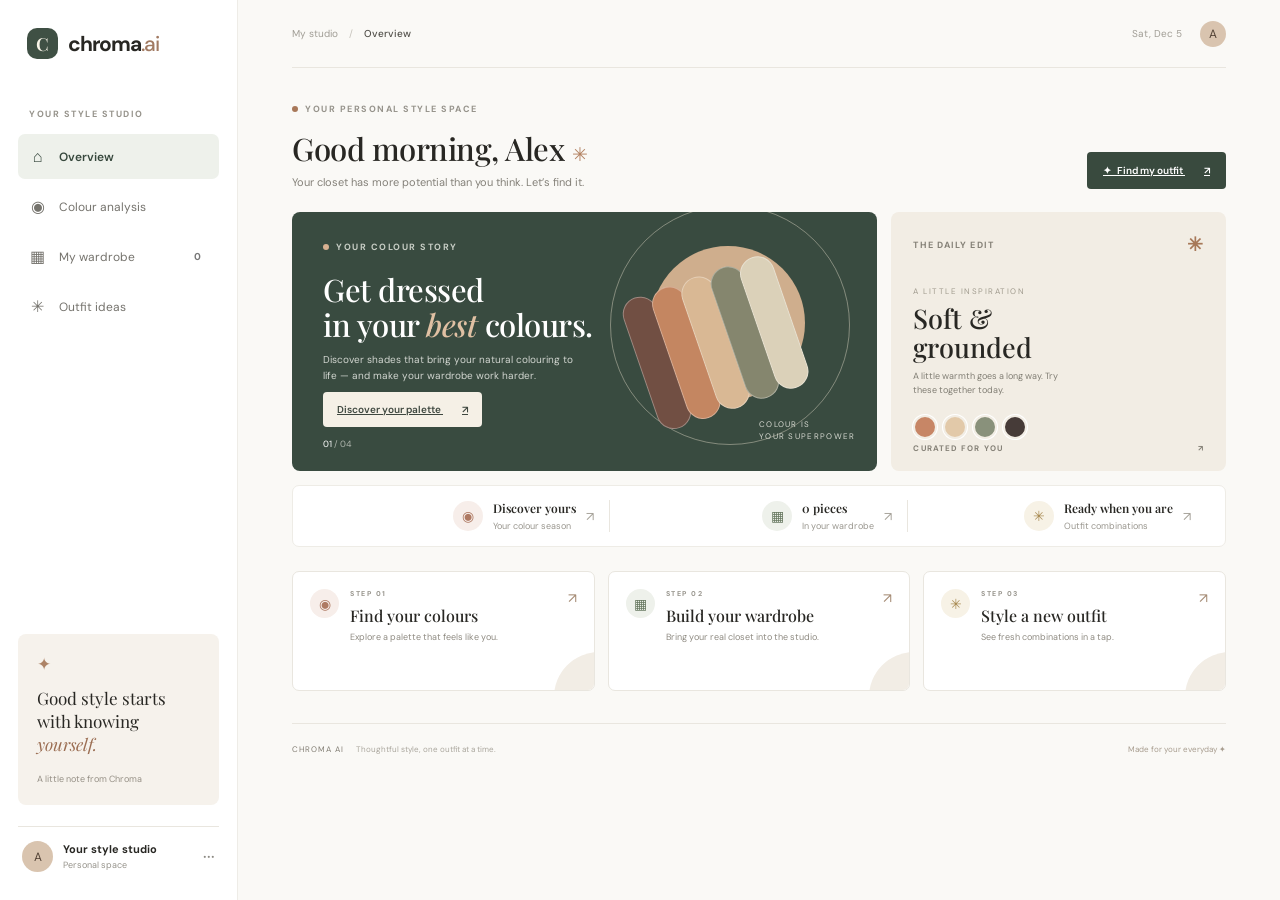
==== index.html @ 60766a68 "Publish CHROMA AI website source" ====
<!doctype html><html lang="en"><head><meta charset="utf-8"><meta name="viewport" content="width=device-width, initial-scale=1"><meta name="theme-color" content="#f7f5f0"><title>CHROMA AI — Your style studio</title><link rel="preconnect" href="https://fonts.googleapis.com"><link rel="preconnect" href="https://fonts.gstatic.com" crossorigin><link href="https://fonts.googleapis.com/css2?family=DM+Sans:wght@400;500;600;700&family=Playfair+Display:wght@500;600;700&display=swap" rel="stylesheet"><link rel="stylesheet" href="styles.css"></head><body data-page="home">
<aside class="sidebar"><a class="brand" href="index.html"><span class="brand-mark">C</span><span>chroma<span class="brand-ai">.ai</span></span></a><div class="side-label">YOUR STYLE STUDIO</div><nav><a class="nav-link active" href="index.html"><span>⌂</span> Overview</a><a class="nav-link" href="colour-analysis.html"><span>◉</span> Colour analysis</a><a class="nav-link" href="wardrobe.html"><span>▦</span> My wardrobe <b id="wardrobe-count">0</b></a><a class="nav-link" href="outfits.html"><span>✳</span> Outfit ideas</a></nav><div class="side-bottom"><div class="tip-card"><span class="tip-icon">✦</span><p>Good style starts with knowing <em>yourself.</em></p><span class="tip-caption">A little note from Chroma</span></div><div class="profile"><div class="avatar">A</div><div><strong>Your style studio</strong><small>Personal space</small></div><span class="dots">···</span></div></div></aside>
<main><header class="topbar"><div class="breadcrumb">My studio <span>/</span> <strong>Overview</strong></div><div class="top-right"><span class="today" id="today"></span><div class="mini-avatar">A</div></div></header><section class="welcome"><div><div class="eyebrow"><span></span> YOUR PERSONAL STYLE SPACE</div><h1>Good morning, Alex <span class="wave">✳</span></h1><p>Your closet has more potential than you think. Let’s find it.</p></div><a class="button dark" href="outfits.html">✦ &nbsp; Find my outfit <span>↗</span></a></section>
<section class="hero-grid"><article class="hero-card"><div class="hero-copy"><div class="eyebrow light"><span></span> YOUR COLOUR STORY</div><h2>Get dressed<br>in your <i>best</i> colours.</h2><p>Discover shades that bring your natural colouring to life — and make your wardrobe work harder.</p><a class="button cream" href="colour-analysis.html">Discover your palette <span>↗</span></a></div><div class="hero-art"><div class="sun"></div><div class="swatch-stack"><i></i><i></i><i></i><i></i><i></i></div><div class="orbit"></div><div class="hero-label">COLOUR IS<br>YOUR SUPERPOWER</div></div><div class="hero-count">01 <span>/ 04</span></div></article><article class="daily-card"><div class="card-head"><span>THE DAILY EDIT</span><span class="spark">✳</span></div><div class="daily-date">A LITTLE INSPIRATION</div><h3>Soft &<br>grounded</h3><p>A little warmth goes a long way. Try these together today.</p><div class="daily-swatches"><i style="--sw:#c78666"></i><i style="--sw:#e2c9a9"></i><i style="--sw:#89917b"></i><i style="--sw:#463b38"></i></div><div class="daily-foot">CURATED FOR YOU <span>↗</span></div></article></section>
<section class="stats"><a href="colour-analysis.html"><span class="stat-icon blush">◉</span><div><strong id="stat-palette">Not yet</strong><small>Your colour season</small></div><span class="stat-arrow">↗</span></a><a href="wardrobe.html"><span class="stat-icon green">▦</span><div><strong id="stat-items">0 pieces</strong><small>In your wardrobe</small></div><span class="stat-arrow">↗</span></a><a href="outfits.html"><span class="stat-icon yellow">✳</span><div><strong id="stat-outfits">Ready when you are</strong><small>Outfit combinations</small></div><span class="stat-arrow">↗</span></a></section>
<section class="home-cards"><a class="home-card" href="colour-analysis.html"><span class="home-card-icon blush">◉</span><div><span class="eyebrow">STEP 01</span><h2>Find your colours</h2><p>Explore a palette that feels like you.</p></div><span class="home-card-arrow">↗</span></a><a class="home-card" href="wardrobe.html"><span class="home-card-icon green">▦</span><div><span class="eyebrow">STEP 02</span><h2>Build your wardrobe</h2><p>Bring your real closet into the studio.</p></div><span class="home-card-arrow">↗</span></a><a class="home-card" href="outfits.html"><span class="home-card-icon yellow">✳</span><div><span class="eyebrow">STEP 03</span><h2>Style a new outfit</h2><p>See fresh combinations in a tap.</p></div><span class="home-card-arrow">↗</span></a></section><footer>CHROMA AI <span>Thoughtful style, one outfit at a time.</span><span class="footer-right">Made for your everyday ✦</span></footer></main><script src="app.js"></script></body></html>
---- styles.css ----
:root{--ink:#282723;--muted:#85837c;--line:#e9e6df;--paper:#faf9f6;--white:#fff;--green:#39493e;--serif:'Playfair Display',Georgia,serif;--sans:'DM Sans',Arial,sans-serif}*{box-sizing:border-box}html{scroll-behavior:smooth}body{margin:0;background:var(--paper);color:var(--ink);font-family:var(--sans);font-size:14px}.sidebar{position:fixed;inset:0 auto 0 0;width:238px;background:#fff;border-right:1px solid #eeece7;padding:28px 18px;display:flex;flex-direction:column;z-index:2}.brand{display:flex;align-items:center;gap:10px;text-decoration:none;color:var(--ink);font-weight:700;font-size:21px;letter-spacing:-1px;padding:0 9px 49px}.brand-mark{width:31px;height:31px;border-radius:10px;background:#3f5044;color:#f9f4e8;display:grid;place-items:center;font:600 18px var(--serif);letter-spacing:0}.brand-ai{color:#a17a62;font-weight:500}.side-label,.eyebrow{font-size:9px;letter-spacing:1.5px;font-weight:700;color:#96938b}.side-label{padding:0 11px 14px}.sidebar nav{display:grid;gap:5px}.nav-link{display:flex;align-items:center;gap:13px;padding:12px 11px;color:#75736d;text-decoration:none;border-radius:7px;font-size:12px}.nav-link>span{font-size:16px;width:17px;text-align:center}.nav-link.active{color:#37483d;background:#eef1eb;font-weight:600}.nav-link b{margin-left:auto;font-size:10px;background:#fff;border-radius:10px;padding:3px 7px;color:#777}.side-bottom{margin-top:auto}.tip-card{padding:19px;background:#f6f2ec;border-radius:8px;margin-bottom:21px}.tip-icon{font-size:17px;color:#ad8366}.tip-card p{font:17px/1.35 var(--serif);margin:12px 0}.tip-card em{color:#9b6e53}.tip-caption{color:#969086;font-size:9px}.profile{display:flex;align-items:center;gap:10px;padding:14px 4px 0;border-top:1px solid var(--line)}.avatar,.mini-avatar{width:31px;height:31px;border-radius:50%;display:grid;place-items:center;background:#d9c4af;color:#534336;font-size:12px}.profile strong,.profile small{display:block}.profile strong{font-size:11px}.profile small{font-size:9px;color:#96938b;margin-top:3px}.dots{margin-left:auto;font-size:18px;color:#8b8982}main{margin-left:238px;padding:0 54px;max-width:1600px}.topbar{height:68px;border-bottom:1px solid var(--line);display:flex;align-items:center;justify-content:space-between;color:#a09d95;font-size:10px}.breadcrumb strong{color:#514f49;font-weight:500}.breadcrumb span{padding:0 8px;color:#c6c3bb}.top-right{display:flex;gap:18px;align-items:center}.today{font-size:10px}.icon-button{position:relative;background:none;border:0;font-size:17px;color:#76746e}.icon-button i{position:absolute;width:5px;height:5px;background:#b98462;border-radius:50%;right:1px;top:1px}.mini-avatar{width:26px;height:26px}.welcome{display:flex;align-items:flex-end;justify-content:space-between;padding:35px 0 23px}.eyebrow{display:flex;align-items:center;gap:7px}.eyebrow>span{display:inline-block;width:6px;height:6px;background:#a87859;border-radius:50%}.welcome h1{font:500 31px var(--serif);letter-spacing:-.5px;margin:12px 0 6px}.wave{font:19px var(--sans);color:#b28262}.welcome p,.panel-desc{color:#848179;font-size:11px;margin:0}.button{border:0;padding:12px 16px;border-radius:4px;font:600 10px var(--sans);cursor:pointer;transition:transform .18s,background .18s}.button:hover{transform:translateY(-2px)}.button span{margin-left:19px}.dark{background:#394a3e;color:#fff}.hero-grid{display:grid;grid-template-columns:1.75fr 1fr;gap:14px}.hero-card{height:259px;position:relative;overflow:hidden;background:#394b40;color:white;border-radius:8px;padding:29px 31px}.hero-copy{position:relative;z-index:1;max-width:300px}.light{color:#c8cec5}.light>span{background:#d8b191}.hero-card h2{font:500 31px/1.13 var(--serif);margin:19px 0 10px;letter-spacing:-.5px}.hero-card h2 i{color:#e0c0a3}.hero-copy p{font-size:10px;line-height:1.6;color:#d2d6d0;max-width:260px;margin:0 0 15px}.cream{background:#f5f0e6;color:#3e473f;padding:11px 14px}.hero-art{position:absolute;inset:0 0 0 48%;overflow:hidden}.sun{position:absolute;width:154px;height:154px;right:72px;top:34px;border-radius:50%;background:#d7b492;opacity:.95}.orbit{position:absolute;border:1px solid rgba(244,235,216,.4);width:240px;height:240px;right:27px;top:-7px;border-radius:50%}.swatch-stack{position:absolute;display:flex;transform:rotate(-19deg);top:61px;right:82px;z-index:1}.swatch-stack i{display:block;width:35px;height:138px;margin-left:-4px;border:1px solid rgba(255,255,255,.32);border-radius:24px}.swatch-stack i:nth-child(1){background:#714f43}.swatch-stack i:nth-child(2){background:#c48661}.swatch-stack i:nth-child(3){background:#d9b894}.swatch-stack i:nth-child(4){background:#85866e}.swatch-stack i:nth-child(5){background:#dbd1b9}.hero-label{position:absolute;right:22px;bottom:29px;font-size:8px;line-height:1.5;letter-spacing:1.3px;color:#d6d9d0}.hero-count{position:absolute;bottom:21px;left:31px;font-size:9px}.hero-count span{color:#aeb5ac}.daily-card{background:#f2ede4;border-radius:8px;padding:20px 22px;position:relative;overflow:hidden}.card-head,.daily-foot{display:flex;justify-content:space-between;align-items:center;font-size:9px;letter-spacing:1.1px;font-weight:700;color:#858177}.spark{font-size:19px;color:#a77858}.daily-date{font-size:8px;letter-spacing:1.5px;color:#a09b8e;margin-top:29px}.daily-card h3{font:500 27px/1.08 var(--serif);margin:8px 0}.daily-card p{font-size:9px;line-height:1.5;color:#817e74;width:160px;margin:0}.daily-swatches{display:flex;gap:6px;margin-top:18px}.daily-swatches i{width:24px;height:24px;border-radius:50%;background:var(--sw);border:2px solid #f2ede4;box-shadow:0 0 0 1px #fff}.daily-foot{position:absolute;left:22px;right:22px;bottom:18px;font-size:8px}.stats{display:grid;grid-template-columns:repeat(3,1fr);background:#fff;border:1px solid #eeece6;border-radius:7px;margin:14px 0 24px;padding:14px 19px}.stats>div{display:flex;align-items:center;gap:10px;position:relative;border-right:1px solid var(--line);padding:0 15px}.stats>div:first-child{padding-left:0}.stats>div:last-child{border:0}.stat-icon{width:30px;height:30px;border-radius:50%;display:grid;place-items:center;font-size:14px}.blush{background:#f7eeea;color:#ae7962}.green{background:#eef1eb;color:#65765e}.yellow{background:#f7f2e6;color:#a78950}.stats strong,.stats small{display:block}.stats strong{font:600 12px var(--serif)}.stats small{font-size:9px;color:#99968e;margin-top:4px}.stats a{margin-left:auto;color:#a6a299;text-decoration:none;font-size:13px}.content-grid{display:grid;grid-template-columns:1fr 1fr;gap:14px}.panel{background:#fff;border:1px solid #eeece6;border-radius:7px;padding:22px 22px 19px;scroll-margin-top:20px}.panel-title{display:flex;align-items:center;justify-content:space-between}.panel-title h2,.outfit-head h2{font:500 20px var(--serif);margin:6px 0 0;letter-spacing:-.2px}.panel-title .eyebrow,.outfit-head .eyebrow{font-size:8px}.step{font-size:9px;color:#a87d61;font-weight:700}.step i{font-style:normal;color:#c7c3ba}.panel-desc{font-size:10px;line-height:1.5;margin-top:9px}.upload-zone{margin-top:16px;height:96px;border:1px dashed #d9d5cc;border-radius:5px;display:flex;flex-direction:column;align-items:center;justify-content:center;cursor:pointer;background:#fcfbf8}.upload-icon{width:22px;height:22px;border-radius:50%;background:#eef1eb;display:grid;place-items:center;color:#62735e;font-size:14px;margin-bottom:5px}.upload-zone strong{font-size:9px;font-weight:500}.upload-zone u{color:#8c6b53}.upload-zone small{font-size:8px;color:#a19e96;margin-top:4px}.or-divider{display:flex;align-items:center;gap:9px;color:#aaa69d;font-size:7px;letter-spacing:1px;margin:13px 0}.or-divider span{height:1px;background:#efede8;flex:1}.outline{background:#fff;border:1px solid #e4e1d9;color:#4e4d46}.full{width:100%;text-align:left}.full span{float:right}.text-link{border:0;background:none;color:#957252;font:600 9px var(--sans);cursor:pointer}.wardrobe-drop{height:86px;background:#faf9f6;border:1px dashed #dedbd3;border-radius:5px;display:flex;align-items:center;flex-direction:column;justify-content:center;margin-top:16px;cursor:pointer}.plus{font-size:17px;color:#75806d;line-height:1}.wardrobe-drop strong{font-size:9px;font-weight:500;margin-top:4px}.wardrobe-drop small{color:#a19e96;font-size:8px;margin-top:3px}.wardrobe-list{display:flex;gap:7px;flex-wrap:wrap;margin-top:10px}.empty-wardrobe{font-size:8px;color:#aaa69e;padding:5px 0}.empty-wardrobe span{color:#a7795b;font-size:12px;margin-right:5px}.wardrobe-item{width:45px;height:45px;border-radius:4px;overflow:hidden;position:relative;border:1px solid #efede7;background:#eee}.wardrobe-item img{width:100%;height:100%;object-fit:cover}.wardrobe-item i{position:absolute;width:9px;height:9px;border-radius:50%;border:1px solid white;right:3px;bottom:3px}.analysis-result{background:#f8f7f3;border-radius:5px;padding:11px;margin-top:12px}.result-chip{font-size:7px;letter-spacing:1px;color:#967458}.result-row{display:flex;align-items:center;gap:10px;margin:9px 0}.result-avatar{width:34px;height:34px;background-size:cover;background-position:center;border-radius:50%;background-color:#dec6b2}.result-row h3{font:500 16px var(--serif);margin:0}.result-row p,.note{font-size:8px;color:#8f8b82;margin:3px 0}.result-swatches{display:flex;gap:5px}.result-swatches i{height:13px;flex:1;border-radius:2px}.note{display:block;margin-top:8px}.outfit-section{padding:30px 0 29px;scroll-margin-top:20px}.outfit-head{display:flex;align-items:flex-end;justify-content:space-between}.outfit-head h2 span{color:#a8795c;font:15px var(--sans)}.outfit-head p{font-size:10px;color:#89867e;margin:6px 0 0}.outfit-grid{display:grid;grid-template-columns:repeat(3,1fr);gap:12px;margin-top:17px}.outfit-card{height:155px;border-radius:6px;position:relative;overflow:hidden;padding:14px;background:#eee9df}.outfit-card:nth-child(2){background:#e8ebe3}.outfit-card:nth-child(3){background:#eee6e1}.outfit-card .look-label{font-size:7px;letter-spacing:1px;color:#6d6a62;position:relative;z-index:1}.outfit-card h3{position:relative;z-index:1;font:500 17px var(--serif);margin:9px 0 4px}.outfit-card p{position:relative;z-index:1;font-size:8px;color:#77746c;margin:0}.outfit-items{position:absolute;right:11px;bottom:12px;display:flex;align-items:flex-end;gap:4px}.outfit-items i{display:block;width:31px;height:65px;border-radius:15px 15px 5px 5px;background:var(--c);opacity:.92;box-shadow:inset 0 0 0 1px #ffffff54}.outfit-items i:nth-child(2){height:54px;width:26px}.outfit-items i:nth-child(3){height:39px;width:22px}.outfit-note{text-align:center;font-size:9px;color:#99958b;margin-top:13px}.outfit-note span{color:#a97d5e}footer{height:51px;border-top:1px solid var(--line);display:flex;align-items:center;font-size:8px;letter-spacing:1px;color:#827e74}footer span{letter-spacing:0;color:#aaa69d;margin-left:12px}footer a{margin-left:auto;text-decoration:none;color:#8e8b83;letter-spacing:0;font-size:9px}
@media(max-width:1000px){main{padding:0 30px}.sidebar{width:205px}main{margin-left:205px}.hero-card{padding-left:23px}.hero-art{left:45%}.swatch-stack{right:48px}.sun{right:40px}.daily-card{padding-left:16px}.panel{padding:18px}}@media(max-width:720px){.sidebar{position:sticky;top:0;width:auto;height:55px;display:block;padding:11px 16px;border-right:0;border-bottom:1px solid var(--line)}.brand{padding:0;font-size:19px}.brand-mark{width:29px;height:29px}.sidebar nav,.side-label,.side-bottom{display:none}main{margin:0;padding:0 17px}.topbar{height:49px}.today{display:none}.welcome{padding:27px 0 17px;display:block}.welcome h1{font-size:28px}.welcome .button{margin-top:14px}.hero-grid{grid-template-columns:1fr}.hero-card{height:255px}.daily-card{min-height:210px}.daily-date{margin-top:21px}.stats{padding:12px 8px}.stats>div{padding:0 7px;gap:6px}.stat-icon{width:25px;height:25px}.stats strong{font-size:10px}.stats small{font-size:8px}.stats a{display:none}.content-grid{grid-template-columns:1fr}.outfit-grid{grid-template-columns:1fr}.outfit-card{height:140px}.panel{padding:18px}.outfit-head h2{font-size:18px}}

/* Separate studio pages and gentle motion */
body{overflow-x:hidden}.nav-link,.button,.home-card,.outfit-card,.closet-card{transition:transform .25s ease,box-shadow .25s ease,background-color .25s ease}.nav-link:hover{transform:translateX(3px)}.brand-mark{animation:brandPulse 5s ease-in-out infinite}.hero-art .orbit,.palette-orbit,.outfit-orbit{animation:orbit 24s linear infinite}.sun{animation:float 7s ease-in-out infinite}.swatch-stack{animation:float 5s ease-in-out infinite}.home-cards{display:grid;grid-template-columns:repeat(3,1fr);gap:13px;margin:0 0 32px}.home-card{min-height:120px;padding:17px;background:#fff;border:1px solid var(--line);border-radius:7px;display:flex;align-items:flex-start;gap:11px;color:var(--ink);text-decoration:none;position:relative;overflow:hidden}.home-card:after{content:"";position:absolute;width:90px;height:90px;border-radius:50%;right:-50px;bottom:-52px;background:#f2ede5;transition:transform .35s}.home-card:hover{transform:translateY(-4px);box-shadow:0 12px 30px #33310c0d}.home-card:hover:after{transform:scale(1.6)}.home-card-icon{height:29px;width:29px;border-radius:50%;display:grid;place-items:center;flex:none}.home-card h2{font:500 16px var(--serif);margin:7px 0 5px}.home-card p{margin:0;color:#8f8b82;font-size:9px}.home-card .eyebrow{font-size:7px}.home-card-arrow{margin-left:auto;color:#a48a73}.stats>a{display:flex;align-items:center;gap:10px;position:relative;border-right:1px solid var(--line);padding:0 15px;color:var(--ink);text-decoration:none}.stats>a:first-child{padding-left:0}.stats>a:last-child{border:0}.stats>a>div{flex:1}.stat-arrow{color:#a6a299}.page-intro{min-height:220px;background:#eaece5;border-radius:8px;margin:26px 0 21px;padding:34px 38px;position:relative;overflow:hidden;display:flex;align-items:center}.page-intro h1{font:500 35px/1.15 var(--serif);letter-spacing:-.7px;margin:13px 0 9px;max-width:480px}.page-intro h1 i,.color-guide h2 i{color:#a27256}.page-intro>div:first-child{z-index:1}.page-intro p{font-size:11px;color:#73766d;margin:0;max-width:395px;line-height:1.6}.floating-art{position:absolute;right:40px;top:0;bottom:0;width:260px;display:flex;align-items:center;justify-content:center}.palette-art>i{height:130px;width:39px;border-radius:25px;z-index:1;margin-left:-6px;background:var(--c);box-shadow:0 12px 25px #29271d24;animation:rise 1s both;animation-delay:calc(var(--i,0)*100ms)}.palette-art>i:nth-of-type(2){--i:1}.palette-art>i:nth-of-type(3){--i:2}.palette-art>i:nth-of-type(4){--i:3}.palette-art>i:nth-of-type(5){--i:4}.palette-orbit,.outfit-orbit{position:absolute;border:1px solid #aa947b55;width:210px;height:210px;border-radius:50%}.palette-orbit:after,.outfit-orbit:after{content:"";position:absolute;inset:20px;border:1px dashed #aa947b55;border-radius:50%}.analysis-layout{display:grid;grid-template-columns:.85fr 1.15fr;gap:15px}.analysis-form{padding:24px}.analysis-form .panel-title h2{font-size:22px}.analysis-form .panel-desc{font-size:10px;line-height:1.7;margin:12px 0 0}.upload-zone.tall{height:158px;margin-top:21px}.upload-zone.tall .upload-icon{width:32px;height:32px;font-size:17px;margin-bottom:9px}.upload-zone.tall strong{font-size:10px}.upload-zone.tall small{font-size:9px}.privacy-note{font-size:8px;color:#a19d94;text-align:center;margin-top:15px}.result-panel{min-height:460px;background:#fff;border:1px solid #eeece6;border-radius:7px;padding:27px;position:relative;overflow:hidden}.result-panel:before{content:"";position:absolute;width:230px;height:230px;border-radius:50%;background:#f2eee6;right:-140px;top:-130px}.result-empty{min-height:400px;display:flex;flex-direction:column;justify-content:center;align-items:flex-start;position:relative;max-width:340px;margin:auto}.result-empty h2{font:500 30px/1.18 var(--serif);margin:13px 0 9px}.result-empty p{font-size:10px;color:#8b887f;line-height:1.7;max-width:300px;margin:0}.empty-orbit{width:102px;height:102px;border:1px solid #dfd8ca;border-radius:50%;align-self:center;margin:0 0 22px;position:relative;animation:orbit 30s linear infinite}.empty-orbit:before,.empty-orbit:after{content:"";position:absolute;border:1px solid #eae5dc;border-radius:50%;inset:13px}.empty-orbit:after{inset:27px}.empty-orbit i{position:absolute;background:#be8c6e;width:15px;height:15px;border-radius:50%;top:7px;left:17px}.empty-orbit i:nth-child(2){top:auto;left:auto;right:1px;bottom:30px;background:#8d9278;width:11px;height:11px}.empty-orbit i:nth-child(3){left:43px;top:auto;bottom:-5px;background:#d9bc99;width:9px;height:9px}.result-top{display:flex;justify-content:space-between;align-items:center}.result-top h2{font:500 29px var(--serif);margin:8px 0 4px}.result-top p{font-size:10px;color:#827e75;margin:0}.result-avatar{width:50px;height:50px;border-radius:50%;background:#ddc8b5 center/cover no-repeat;box-shadow:0 0 0 5px #f7f3ed}.season-badge{display:inline-block;margin-top:17px;padding:8px 11px;background:#f2f2ec;border-radius:3px;font-size:7px;font-weight:700;letter-spacing:.7px;color:#747667}.season-badge span{color:#a47456}.swatch-heading{font:500 15px var(--serif);margin:21px 0 10px}.swatch-heading small{font:8px var(--sans);color:#99958c;margin-left:7px}.large-swatches{display:grid;grid-template-columns:repeat(6,1fr);gap:7px}.large-swatch{border:0;padding:0;background:transparent;cursor:pointer;text-align:left;min-width:0}.large-swatch:before{content:"";display:block;height:62px;border-radius:4px;background:var(--swatch);transition:transform .2s,box-shadow .2s}.large-swatch:hover:before{transform:translateY(-4px);box-shadow:0 7px 15px #28272326}.large-swatch span,.large-swatch small{display:block;font-size:7px;color:#88847b;margin-top:6px}.large-swatch small{font-size:7px;margin-top:3px}.large-swatch.copied:before{box-shadow:0 0 0 2px #36483c}.tone-legend{display:flex;justify-content:space-between;font-size:6px;letter-spacing:.8px;color:#aaa69c;margin-top:9px}.result-advice{display:flex;gap:10px;padding:13px;background:#f7f5ef;border-radius:4px;margin-top:17px}.result-advice>span{color:#a87a5b}.result-advice strong{font-size:9px}.result-advice p{font-size:8px;line-height:1.5;color:#807c73;margin:4px 0 0}.confidence{margin-top:16px}.confidence>div:first-child{display:flex;justify-content:space-between;font-size:8px;color:#8b877e}.confidence strong{color:#a07759}.confidence-bar{height:4px;background:#eeeae2;margin-top:7px;border-radius:5px}.confidence-bar i{display:block;width:43%;height:100%;background:#a98061;border-radius:5px}.confidence>small{font-size:7px;color:#aaa69d;display:block;margin-top:7px}.wardrobe-toolbar,.outfit-toolbar{display:flex;justify-content:space-between;align-items:center;margin:26px 0 15px}.wardrobe-toolbar h2,.outfit-toolbar h2{font:500 22px var(--serif);margin:0}.wardrobe-toolbar h2 span{font:10px var(--sans);color:#928f86;background:#eeece6;padding:4px 7px;border-radius:10px;margin-left:5px}.wardrobe-toolbar p,.outfit-toolbar p{font-size:9px;color:#928f86;margin:5px 0}.add-button{display:inline-block}.wardrobe-stage{min-height:350px;background:#fff;border:1px solid var(--line);border-radius:7px;padding:24px}.wardrobe-empty{min-height:300px;display:flex;flex-direction:column;align-items:center;justify-content:center;text-align:center}.empty-closet{height:98px;width:128px;border-bottom:2px solid #d6cabb;display:flex;align-items:flex-end;justify-content:center;gap:8px;position:relative;margin-bottom:19px}.empty-closet:before{content:"";position:absolute;top:7px;left:17px;right:17px;height:45px;border:1px solid #d6cabb;border-bottom:0;border-radius:40px 40px 0 0}.empty-closet i{height:56px;width:25px;border:1px solid #c9b5a0;border-radius:15px 15px 4px 4px;background:#eee7dd;z-index:1;animation:float 3s ease-in-out infinite}.empty-closet i:nth-of-type(2){height:66px;background:#d7ded1;animation-delay:.4s}.empty-closet i:nth-of-type(3){height:50px;background:#ebd7c7;animation-delay:.8s}.empty-closet span{position:absolute;right:8px;top:-3px;color:#b18563}.wardrobe-empty h2{font:500 22px var(--serif);margin:0 0 6px}.wardrobe-empty p{font-size:9px;color:#929087;margin:0 0 13px}.wardrobe-empty small{font-size:8px;color:#aaa69d;margin-top:10px}.wardrobe-gallery{display:grid;grid-template-columns:repeat(4,minmax(0,1fr));gap:13px}.closet-card{border:1px solid #eeece6;border-radius:5px;overflow:hidden;background:#fff;animation:rise .35s both}.closet-card:hover{transform:translateY(-3px);box-shadow:0 9px 20px #28272310}.closet-photo{height:190px;position:relative;background:#f3f0eb}.closet-photo img{height:100%;width:100%;object-fit:cover}.photo-color{position:absolute;bottom:9px;left:9px;width:17px;height:17px;border-radius:50%;background:var(--item-color);border:2px solid white;box-shadow:0 1px 4px #0003}.remove-item{position:absolute;top:7px;right:7px;width:25px;height:25px;border:0;border-radius:50%;background:#fff;color:#645d54;cursor:pointer;opacity:.9}.closet-info{padding:9px 10px}.closet-info strong{display:block;font-size:9px;font-weight:600;white-space:nowrap;overflow:hidden;text-overflow:ellipsis}.closet-info small{display:block;font-size:8px;color:#8c887f;margin-top:5px}.closet-info small i{display:inline-block;width:8px;height:8px;border-radius:50%;background:var(--item-color);vertical-align:middle}.wardrobe-tip{font-size:8px;color:#938e84;margin:15px 0 24px}.outfit-intro{background:#eee8e1}.outfit-art{right:30px}.outfit-orbit{border-color:#a6826944}.look-silhouette{height:126px;width:110px;display:flex;align-items:center;justify-content:center;gap:4px;z-index:1;transform:rotate(-7deg)}.look-silhouette i{width:26px;height:88px;border-radius:13px 13px 4px 4px;background:#bf8e70;box-shadow:0 10px 20px #463a2a1c}.look-silhouette i:nth-child(2){height:106px;background:#ddd0b8;width:30px}.look-silhouette i:nth-child(3){height:75px;background:#78816b;width:23px}.look-silhouette i:nth-child(4){height:95px;background:#a65b4d;width:27px}.outfit-art>span{position:absolute;bottom:22px;right:12px;font-size:7px;letter-spacing:1px;line-height:1.6;color:#777066}.outfit-toolbar{margin-top:26px}.outfit-toolbar h2{font-size:23px;margin-top:8px}.outfit-toolbar .eyebrow{font-size:8px}.large-outfit-grid{grid-template-columns:repeat(3,1fr);gap:14px;margin:0}.large-outfit-grid .outfit-card{height:220px;padding:19px;animation:rise .4s both;animation-delay:var(--card-delay)}.large-outfit-grid .outfit-card:nth-child(1){background:#eee8df}.large-outfit-grid .outfit-card:nth-child(2){background:#e7ebe3}.large-outfit-grid .outfit-card:nth-child(3){background:#efe6e0}.large-outfit-grid .look-label{font-size:8px}.large-outfit-grid h3{font-size:20px;margin-top:13px}.large-outfit-grid p{font-size:9px;max-width:155px;line-height:1.5}.large-outfit-grid .outfit-items{right:17px;bottom:16px;gap:7px}.large-outfit-grid .outfit-items i{height:91px;width:40px}.large-outfit-grid .outfit-items i:nth-child(2){height:72px;width:33px}.large-outfit-grid .outfit-items i:nth-child(3){height:55px;width:27px}.refresh .outfit-card{animation:refresh .35s ease both}.color-guide{display:grid;grid-template-columns:1fr 1fr 1fr;gap:16px;align-items:center;background:#fff;border:1px solid var(--line);border-radius:7px;padding:20px;margin-top:18px}.color-guide .eyebrow{font-size:7px}.color-guide h2{font:500 17px var(--serif);margin:7px 0}.color-guide p{font-size:8px;color:#969188;line-height:1.5;margin:0}.guide-pair{display:flex;align-items:center;gap:10px;border-left:1px solid var(--line);padding-left:15px}.pair-swatches{display:flex}.pair-swatches i{width:24px;height:24px;border-radius:50%;background:var(--c);border:2px solid white;box-shadow:0 0 0 1px #e8e5df;margin-left:-5px}.pair-swatches i:first-child{margin-left:0}.guide-pair strong,.guide-pair small{display:block}.guide-pair strong{font-size:9px}.guide-pair small{font-size:7px;color:#97938a;margin-top:4px;line-height:1.4}.breadcrumb a{color:#a09d95;text-decoration:none}.footer-right{margin-left:auto;color:#a79c8e}.analysis-result[hidden],.result-content[hidden],.result-empty[hidden],.wardrobe-empty[hidden]{display:none}
@keyframes orbit{to{transform:rotate(360deg)}}@keyframes float{0%,100%{transform:translateY(0)}50%{transform:translateY(-9px)}}@keyframes rise{from{opacity:0;transform:translateY(13px)}to{opacity:1;transform:translateY(0)}}@keyframes refresh{from{opacity:.3;transform:translateY(7px) scale(.99)}to{opacity:1;transform:translateY(0) scale(1)}}@keyframes brandPulse{0%,100%{box-shadow:0 0 0 0 #677b5c00}50%{box-shadow:0 0 0 4px #677b5c17}}
@media(max-width:950px){.floating-art{right:10px;opacity:.75}.analysis-layout{grid-template-columns:1fr 1.1fr}.wardrobe-gallery{grid-template-columns:repeat(3,minmax(0,1fr))}.color-guide{grid-template-columns:1fr 1fr}.color-guide>div:first-child{grid-column:span 2}.guide-pair{border-left:0;padding:0}.home-cards{gap:8px}.home-card{padding:13px;gap:8px}}
@media(max-width:720px){.sidebar{height:58px;z-index:5}.sidebar nav{display:flex;position:fixed;top:auto;bottom:0;left:0;right:0;height:58px;background:#fff;border-top:1px solid var(--line);justify-content:space-around;align-items:center;gap:0;padding:0 5px}.nav-link{display:flex;flex-direction:column;gap:2px;padding:6px 5px;font-size:7px;min-width:62px}.nav-link>span{font-size:16px}.nav-link b{position:absolute;margin:0 0 0 24px;font-size:7px;padding:2px 5px}.side-label,.side-bottom{display:none}main{padding:0 15px 63px}.page-intro{min-height:190px;margin:18px 0 14px;padding:26px 21px}.page-intro h1{font-size:28px;max-width:300px}.page-intro p{max-width:260px;font-size:9px}.floating-art{right:-82px;opacity:.33}.analysis-layout{grid-template-columns:1fr}.analysis-form{padding:18px}.upload-zone.tall{height:125px}.result-panel{min-height:420px;padding:20px}.result-empty{min-height:370px}.result-empty h2{font-size:26px}.large-swatches{gap:4px}.large-swatch:before{height:50px}.large-swatch span,.large-swatch small{font-size:6px}.result-top h2{font-size:25px}.home-cards{grid-template-columns:1fr}.home-card{min-height:91px;align-items:center}.home-card h2{font-size:15px}.stats{grid-template-columns:1fr;margin:13px 0}.stats>a{border-right:0;border-bottom:1px solid var(--line);padding:9px 0}.stats>a:last-child{border-bottom:0}.stats strong{font-size:11px}.stats small{font-size:8px}.stat-arrow{display:block!important}.welcome{padding:23px 0 17px}.welcome h1{font-size:26px}.hero-grid{grid-template-columns:1fr}.hero-card{height:240px;padding:24px}.hero-card h2{font-size:27px}.hero-art{opacity:.7;left:47%}.sun{width:126px;height:126px;right:26px}.swatch-stack{right:38px;top:57px}.daily-card{min-height:185px}.wardrobe-toolbar{align-items:flex-start;gap:10px}.wardrobe-toolbar h2{font-size:19px}.add-button{font-size:8px;padding:11px 9px;white-space:nowrap}.wardrobe-stage{padding:12px;min-height:300px}.wardrobe-empty{min-height:270px}.wardrobe-gallery{grid-template-columns:repeat(2,minmax(0,1fr));gap:9px}.closet-photo{height:155px}.outfit-toolbar{align-items:flex-end;gap:8px}.outfit-toolbar h2{font-size:19px}.outfit-toolbar .button{padding:10px;font-size:8px;white-space:nowrap}.large-outfit-grid{grid-template-columns:1fr}.large-outfit-grid .outfit-card{height:180px}.large-outfit-grid .outfit-items i{height:78px}.color-guide{grid-template-columns:1fr;padding:16px;gap:13px}.color-guide>div:first-child{grid-column:auto}.guide-pair{border-top:1px solid var(--line);padding-top:11px}.outfit-intro{margin-top:18px}footer{font-size:7px}footer span{font-size:7px;margin-left:6px}.footer-right{display:none}.wardrobe-tip{margin-bottom:17px}}
@media(prefers-reduced-motion:reduce){*,*:before,*:after{scroll-behavior:auto!important;animation-duration:.01ms!important;animation-iteration-count:1!important;transition-duration:.01ms!important}}
.manual-adjust{margin-top:14px;border-top:1px solid var(--line);padding-top:12px}.manual-adjust summary{font-size:9px;color:#776f62;cursor:pointer;list-style:none}.manual-adjust summary:after{content:"＋";float:right;color:#9e795c}.manual-adjust[open] summary:after{content:"−"}.adjust-fields{display:grid;grid-template-columns:1fr 1fr;gap:9px;margin:12px 0}.adjust-fields label{font-size:8px;color:#88847b}.adjust-fields select{display:block;width:100%;margin-top:5px;padding:8px 7px;border:1px solid #e5e1d8;background:#fff;border-radius:4px;color:#4c4943;font:9px var(--sans)}.manual-adjust .button{padding:10px}.manual-adjust .button:disabled{opacity:.45;cursor:not-allowed}.confidence>div:first-child{gap:10px}.confidence-bar #confidence-bar-fill{width:52%;transition:width .45s ease}
@media(max-width:720px){.adjust-fields{grid-template-columns:1fr 1fr}.manual-adjust summary{font-size:8px}}
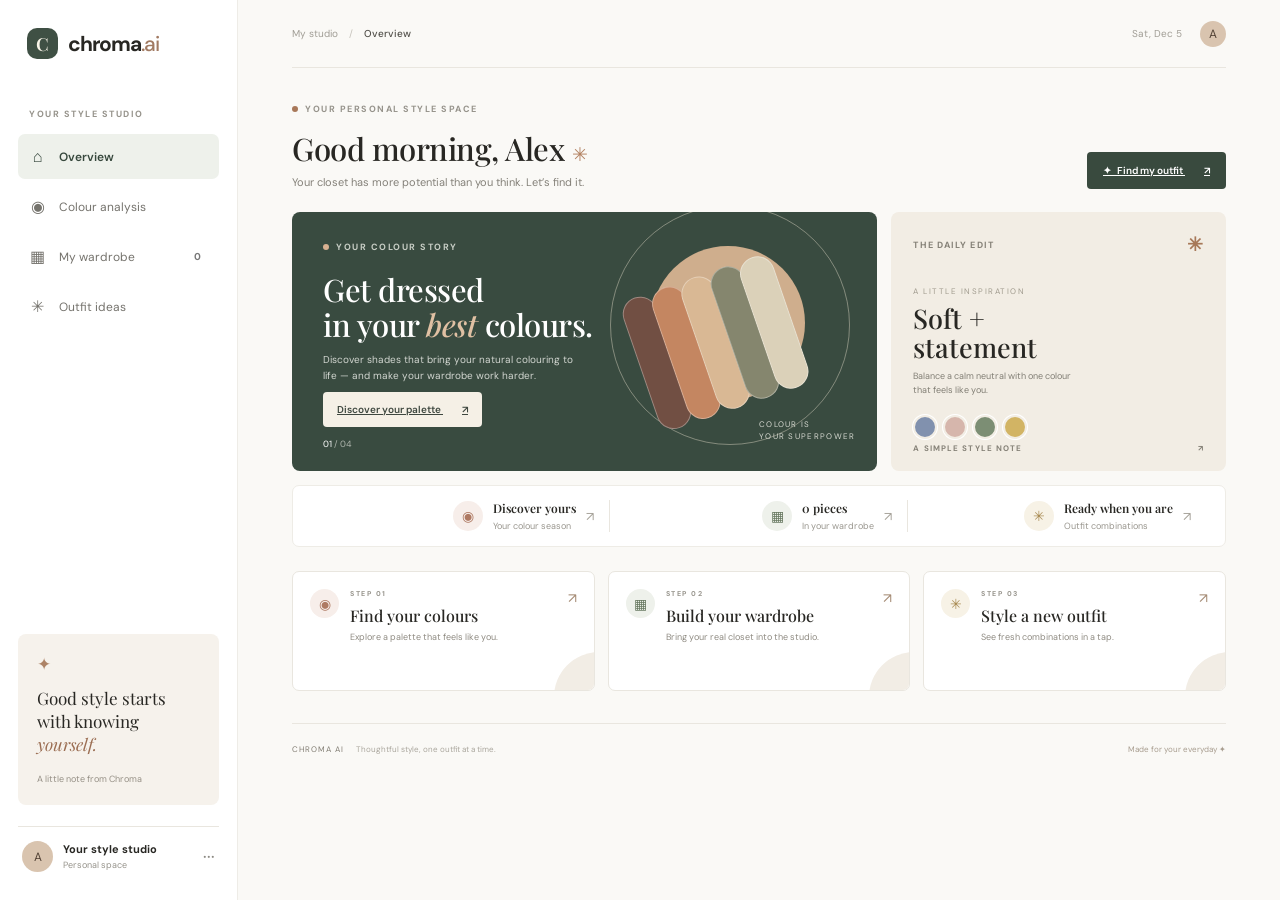
==== commit 169fde9e: "Refine homepage colour inspiration" ====
--- a/index.html
+++ b/index.html
@@ -1,6 +1,6 @@
 <!doctype html><html lang="en"><head><meta charset="utf-8"><meta name="viewport" content="width=device-width, initial-scale=1"><meta name="theme-color" content="#f7f5f0"><title>CHROMA AI — Your style studio</title><link rel="preconnect" href="https://fonts.googleapis.com"><link rel="preconnect" href="https://fonts.gstatic.com" crossorigin><link href="https://fonts.googleapis.com/css2?family=DM+Sans:wght@400;500;600;700&family=Playfair+Display:wght@500;600;700&display=swap" rel="stylesheet"><link rel="stylesheet" href="styles.css"></head><body data-page="home">
 <aside class="sidebar"><a class="brand" href="index.html"><span class="brand-mark">C</span><span>chroma<span class="brand-ai">.ai</span></span></a><div class="side-label">YOUR STYLE STUDIO</div><nav><a class="nav-link active" href="index.html"><span>⌂</span> Overview</a><a class="nav-link" href="colour-analysis.html"><span>◉</span> Colour analysis</a><a class="nav-link" href="wardrobe.html"><span>▦</span> My wardrobe <b id="wardrobe-count">0</b></a><a class="nav-link" href="outfits.html"><span>✳</span> Outfit ideas</a></nav><div class="side-bottom"><div class="tip-card"><span class="tip-icon">✦</span><p>Good style starts with knowing <em>yourself.</em></p><span class="tip-caption">A little note from Chroma</span></div><div class="profile"><div class="avatar">A</div><div><strong>Your style studio</strong><small>Personal space</small></div><span class="dots">···</span></div></div></aside>
 <main><header class="topbar"><div class="breadcrumb">My studio <span>/</span> <strong>Overview</strong></div><div class="top-right"><span class="today" id="today"></span><div class="mini-avatar">A</div></div></header><section class="welcome"><div><div class="eyebrow"><span></span> YOUR PERSONAL STYLE SPACE</div><h1>Good morning, Alex <span class="wave">✳</span></h1><p>Your closet has more potential than you think. Let’s find it.</p></div><a class="button dark" href="outfits.html">✦ &nbsp; Find my outfit <span>↗</span></a></section>
-<section class="hero-grid"><article class="hero-card"><div class="hero-copy"><div class="eyebrow light"><span></span> YOUR COLOUR STORY</div><h2>Get dressed<br>in your <i>best</i> colours.</h2><p>Discover shades that bring your natural colouring to life — and make your wardrobe work harder.</p><a class="button cream" href="colour-analysis.html">Discover your palette <span>↗</span></a></div><div class="hero-art"><div class="sun"></div><div class="swatch-stack"><i></i><i></i><i></i><i></i><i></i></div><div class="orbit"></div><div class="hero-label">COLOUR IS<br>YOUR SUPERPOWER</div></div><div class="hero-count">01 <span>/ 04</span></div></article><article class="daily-card"><div class="card-head"><span>THE DAILY EDIT</span><span class="spark">✳</span></div><div class="daily-date">A LITTLE INSPIRATION</div><h3>Soft &<br>grounded</h3><p>A little warmth goes a long way. Try these together today.</p><div class="daily-swatches"><i style="--sw:#c78666"></i><i style="--sw:#e2c9a9"></i><i style="--sw:#89917b"></i><i style="--sw:#463b38"></i></div><div class="daily-foot">CURATED FOR YOU <span>↗</span></div></article></section>
+<section class="hero-grid"><article class="hero-card"><div class="hero-copy"><div class="eyebrow light"><span></span> YOUR COLOUR STORY</div><h2>Get dressed<br>in your <i>best</i> colours.</h2><p>Discover shades that bring your natural colouring to life — and make your wardrobe work harder.</p><a class="button cream" href="colour-analysis.html">Discover your palette <span>↗</span></a></div><div class="hero-art"><div class="sun"></div><div class="swatch-stack"><i></i><i></i><i></i><i></i><i></i></div><div class="orbit"></div><div class="hero-label">COLOUR IS<br>YOUR SUPERPOWER</div></div><div class="hero-count">01 <span>/ 04</span></div></article><article class="daily-card"><div class="card-head"><span>THE DAILY EDIT</span><span class="spark">✳</span></div><div class="daily-date">A LITTLE INSPIRATION</div><h3>Soft +<br>statement</h3><p>Balance a calm neutral with one colour that feels like you.</p><div class="daily-swatches"><i style="--sw:#8191ae"></i><i style="--sw:#d6b6ac"></i><i style="--sw:#7c8e74"></i><i style="--sw:#d2b464"></i></div><div class="daily-foot">A SIMPLE STYLE NOTE <span>↗</span></div></article></section>
 <section class="stats"><a href="colour-analysis.html"><span class="stat-icon blush">◉</span><div><strong id="stat-palette">Not yet</strong><small>Your colour season</small></div><span class="stat-arrow">↗</span></a><a href="wardrobe.html"><span class="stat-icon green">▦</span><div><strong id="stat-items">0 pieces</strong><small>In your wardrobe</small></div><span class="stat-arrow">↗</span></a><a href="outfits.html"><span class="stat-icon yellow">✳</span><div><strong id="stat-outfits">Ready when you are</strong><small>Outfit combinations</small></div><span class="stat-arrow">↗</span></a></section>
 <section class="home-cards"><a class="home-card" href="colour-analysis.html"><span class="home-card-icon blush">◉</span><div><span class="eyebrow">STEP 01</span><h2>Find your colours</h2><p>Explore a palette that feels like you.</p></div><span class="home-card-arrow">↗</span></a><a class="home-card" href="wardrobe.html"><span class="home-card-icon green">▦</span><div><span class="eyebrow">STEP 02</span><h2>Build your wardrobe</h2><p>Bring your real closet into the studio.</p></div><span class="home-card-arrow">↗</span></a><a class="home-card" href="outfits.html"><span class="home-card-icon yellow">✳</span><div><span class="eyebrow">STEP 03</span><h2>Style a new outfit</h2><p>See fresh combinations in a tap.</p></div><span class="home-card-arrow">↗</span></a></section><footer>CHROMA AI <span>Thoughtful style, one outfit at a time.</span><span class="footer-right">Made for your everyday ✦</span></footer></main><script src="app.js"></script></body></html>
--- a/styles.css
+++ b/styles.css
@@ -9,3 +9,4 @@
 @media(prefers-reduced-motion:reduce){*,*:before,*:after{scroll-behavior:auto!important;animation-duration:.01ms!important;animation-iteration-count:1!important;transition-duration:.01ms!important}}
 .manual-adjust{margin-top:14px;border-top:1px solid var(--line);padding-top:12px}.manual-adjust summary{font-size:9px;color:#776f62;cursor:pointer;list-style:none}.manual-adjust summary:after{content:"＋";float:right;color:#9e795c}.manual-adjust[open] summary:after{content:"−"}.adjust-fields{display:grid;grid-template-columns:1fr 1fr;gap:9px;margin:12px 0}.adjust-fields label{font-size:8px;color:#88847b}.adjust-fields select{display:block;width:100%;margin-top:5px;padding:8px 7px;border:1px solid #e5e1d8;background:#fff;border-radius:4px;color:#4c4943;font:9px var(--sans)}.manual-adjust .button{padding:10px}.manual-adjust .button:disabled{opacity:.45;cursor:not-allowed}.confidence>div:first-child{gap:10px}.confidence-bar #confidence-bar-fill{width:52%;transition:width .45s ease}
 @media(max-width:720px){.adjust-fields{grid-template-columns:1fr 1fr}.manual-adjust summary{font-size:8px}}
+.upload-zone.dragover{background:#eef1eb;border-color:#89967f;box-shadow:0 0 0 3px #89967f22}
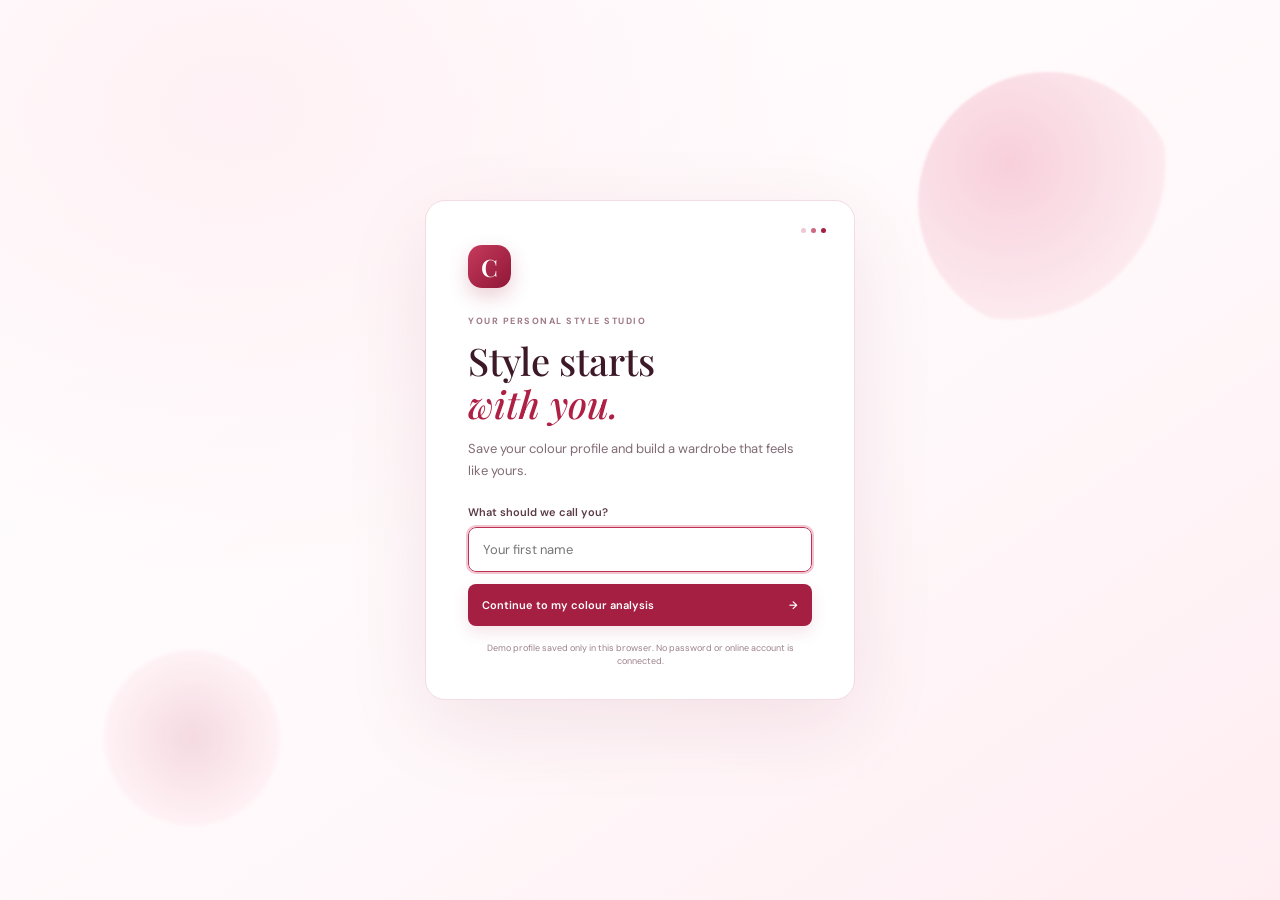
==== commit a25a2992: "Apply cherry browser theme across all pages" ====
--- a/index.html
+++ b/index.html
@@ -1,4 +1,4 @@
-<!doctype html><html lang="en"><head><meta charset="utf-8"><meta name="viewport" content="width=device-width, initial-scale=1"><meta name="theme-color" content="#f7f5f0"><title>CHROMA AI — Your style studio</title><link rel="preconnect" href="https://fonts.googleapis.com"><link rel="preconnect" href="https://fonts.gstatic.com" crossorigin><link href="https://fonts.googleapis.com/css2?family=DM+Sans:wght@400;500;600;700&family=Playfair+Display:wght@500;600;700&display=swap" rel="stylesheet"><link rel="stylesheet" href="styles.css"></head><body data-page="home">
+<!doctype html><html lang="en"><head><meta charset="utf-8"><meta name="viewport" content="width=device-width, initial-scale=1"><meta name="theme-color" content="#a51f42"><title>CHROMA AI — Your style studio</title><link rel="preconnect" href="https://fonts.googleapis.com"><link rel="preconnect" href="https://fonts.gstatic.com" crossorigin><link href="https://fonts.googleapis.com/css2?family=DM+Sans:wght@400;500;600;700&family=Playfair+Display:wght@500;600;700&display=swap" rel="stylesheet"><link rel="stylesheet" href="styles.css"></head><body data-page="home">
 <aside class="sidebar"><a class="brand" href="index.html"><span class="brand-mark">C</span><span>chroma<span class="brand-ai">.ai</span></span></a><div class="side-label">YOUR STYLE STUDIO</div><nav><a class="nav-link active" href="index.html"><span>⌂</span> Overview</a><a class="nav-link" href="colour-analysis.html"><span>◉</span> Colour analysis</a><a class="nav-link" href="wardrobe.html"><span>▦</span> My wardrobe <b id="wardrobe-count">0</b></a><a class="nav-link" href="outfits.html"><span>✳</span> Outfit ideas</a></nav><div class="side-bottom"><div class="tip-card"><span class="tip-icon">✦</span><p>Good style starts with knowing <em>yourself.</em></p><span class="tip-caption">A little note from Chroma</span></div><div class="profile"><div class="avatar">A</div><div><strong>Your style studio</strong><small>Personal space</small></div><span class="dots">···</span></div></div></aside>
 <main><header class="topbar"><div class="breadcrumb">My studio <span>/</span> <strong>Overview</strong></div><div class="top-right"><span class="today" id="today"></span><div class="mini-avatar">A</div></div></header><section class="welcome"><div><div class="eyebrow"><span></span> YOUR PERSONAL STYLE SPACE</div><h1>Good morning, Alex <span class="wave">✳</span></h1><p>Your closet has more potential than you think. Let’s find it.</p></div><a class="button dark" href="outfits.html">✦ &nbsp; Find my outfit <span>↗</span></a></section>
 <section class="hero-grid"><article class="hero-card"><div class="hero-copy"><div class="eyebrow light"><span></span> YOUR COLOUR STORY</div><h2>Get dressed<br>in your <i>best</i> colours.</h2><p>Discover shades that bring your natural colouring to life — and make your wardrobe work harder.</p><a class="button cream" href="colour-analysis.html">Discover your palette <span>↗</span></a></div><div class="hero-art"><div class="sun"></div><div class="swatch-stack"><i></i><i></i><i></i><i></i><i></i></div><div class="orbit"></div><div class="hero-label">COLOUR IS<br>YOUR SUPERPOWER</div></div><div class="hero-count">01 <span>/ 04</span></div></article><article class="daily-card"><div class="card-head"><span>THE DAILY EDIT</span><span class="spark">✳</span></div><div class="daily-date">A LITTLE INSPIRATION</div><h3>Soft +<br>statement</h3><p>Balance a calm neutral with one colour that feels like you.</p><div class="daily-swatches"><i style="--sw:#8191ae"></i><i style="--sw:#d6b6ac"></i><i style="--sw:#7c8e74"></i><i style="--sw:#d2b464"></i></div><div class="daily-foot">A SIMPLE STYLE NOTE <span>↗</span></div></article></section>
--- a/styles.css
+++ b/styles.css
@@ -10,3 +10,17 @@
 .manual-adjust{margin-top:14px;border-top:1px solid var(--line);padding-top:12px}.manual-adjust summary{font-size:9px;color:#776f62;cursor:pointer;list-style:none}.manual-adjust summary:after{content:"＋";float:right;color:#9e795c}.manual-adjust[open] summary:after{content:"−"}.adjust-fields{display:grid;grid-template-columns:1fr 1fr;gap:9px;margin:12px 0}.adjust-fields label{font-size:8px;color:#88847b}.adjust-fields select{display:block;width:100%;margin-top:5px;padding:8px 7px;border:1px solid #e5e1d8;background:#fff;border-radius:4px;color:#4c4943;font:9px var(--sans)}.manual-adjust .button{padding:10px}.manual-adjust .button:disabled{opacity:.45;cursor:not-allowed}.confidence>div:first-child{gap:10px}.confidence-bar #confidence-bar-fill{width:52%;transition:width .45s ease}
 @media(max-width:720px){.adjust-fields{grid-template-columns:1fr 1fr}.manual-adjust summary{font-size:8px}}
 .upload-zone.dragover{background:#eef1eb;border-color:#89967f;box-shadow:0 0 0 3px #89967f22}
+
+/* CHROMA AI · white + cherry refresh */
+:root{--ink:#2b1820;--muted:#81727a;--line:#f0dce1;--paper:#fffdfd;--white:#fff;--green:#a51f42}
+body{background:#fffdfd;color:#2b1820}::selection{background:#f5cfda;color:#69142d}
+.sidebar{background:#fff;border-color:#f3e3e7;box-shadow:8px 0 34px #7b173408}
+.brand-mark{background:#a51f42;color:white;box-shadow:0 5px 16px #a51f4230}.brand-ai{color:#bb3656}.nav-link{color:#796872;transition:all .2s}.nav-link:hover{background:#fff2f5;color:#8e1836;transform:translateX(3px)}.nav-link.active{color:#971b3d;background:#fff0f3}.nav-link b{color:#971b3d}.side-label{color:#ad8290}.tip-card{background:linear-gradient(140deg,#fff2f5,#fff9fa);border:1px solid #f7e1e7}.tip-icon,.tip-card em{color:#b22448}.avatar,.mini-avatar{background:#f7dce4;color:#8e1a39}.profile{border-color:#f3e3e7}.profile strong{color:#301c24}.profile small{color:#9b818a}.sign-out{margin-left:auto;border:0;background:none;color:#aa2648;font:600 9px var(--sans);cursor:pointer}
+main{min-height:100vh}.topbar{border-color:#f2e3e7}.breadcrumb strong{color:#4d303b}.eyebrow{color:#a07986}.eyebrow>span{background:#c42d52}.button.dark{background:#a51f42;color:#fff;box-shadow:0 6px 16px #a51f4220}.button.dark:hover{background:#861633;box-shadow:0 9px 22px #a51f4230}.button.cream{background:#fff;color:#8e1938}.button.outline{border:1px solid #efc9d4;background:#fff;color:#8e1938}.button.outline:hover{background:#fff2f5}.welcome h1{color:#321b25}.wave{color:#c52c53}
+.hero-card{background:linear-gradient(120deg,#941b3b,#c63659 70%,#d65170);box-shadow:0 18px 40px #9b1f3a1c}.hero-card h2 i{color:#ffd4df}.hero-copy p{color:#ffe4eb}.hero-art{opacity:.95}.sun{background:#f3a9bd}.orbit{border-color:#ffe5ec77}.swatch-stack i:nth-child(1){background:#591b30}.swatch-stack i:nth-child(2){background:#d94e72}.swatch-stack i:nth-child(3){background:#f2b6c7}.swatch-stack i:nth-child(4){background:#a93355}.swatch-stack i:nth-child(5){background:#fff0f4}.hero-label{color:#ffe5ec}.daily-card{background:#fff1f4;border:1px solid #f5e0e6}.card-head,.daily-foot{color:#8d5162}.spark{color:#c32850}.daily-date{color:#aa7281}.daily-card h3{color:#522335}.daily-card p{color:#876b75}.daily-swatches i{border-color:#fff1f4}.stats{border-color:#f2e3e7;box-shadow:0 8px 25px #a51f4207}.stats>a{border-color:#f2e3e7}.stat-icon.blush,.home-card-icon.blush{background:#ffe8ee;color:#b32248}.stat-icon.green,.home-card-icon.green{background:#fbe0e6;color:#a51f42}.stat-icon.yellow,.home-card-icon.yellow{background:#fff0e8;color:#ba4a48}.home-card{border-color:#f1e1e5;transition:transform .24s,box-shadow .24s,border .24s}.home-card:hover{transform:translateY(-4px);border-color:#e9b5c4;box-shadow:0 14px 30px #a51f4212}.home-card-arrow,.stat-arrow{color:#af3656}.page-intro{background:linear-gradient(115deg,#fff2f5,#fff9fa);border:1px solid #f7e4e9;overflow:hidden}.page-intro h1 i,.result-empty h2,.color-guide h2 i{color:#a51f42}.page-intro p{color:#806b74}.floating-art{animation:floatArt 7s ease-in-out infinite}.palette-art i{box-shadow:0 14px 25px #8a18301a}.palette-art i:nth-of-type(1){--c:#f2b2c3!important}.palette-art i:nth-of-type(2){--c:#9a1d3f!important}.palette-art i:nth-of-type(3){--c:#e65a78!important}.palette-art i:nth-of-type(4){--c:#f6dbe2!important}.palette-art i:nth-of-type(5){--c:#c4385a!important}.hanger-art{background:#fff2f5}.outfit-intro{background:linear-gradient(110deg,#fff1f4,#fff9fb)}.outfit-orbit{border-color:#b82d4d55}.look-silhouette i{background:#c44565}.look-silhouette i:nth-child(2){background:#f1bdcc}.look-silhouette i:nth-child(3){background:#941f41}.look-silhouette i:nth-child(4){background:#d9778e}
+.analysis-layout{align-items:stretch}.analysis-form,.result-panel{border-color:#f1e0e5;box-shadow:0 8px 28px #91163208}.panel-title h2{color:#401d2b}.step{background:#fff0f4;color:#a51f42}.upload-zone{border-color:#e8adbd;background:#fff9fb;transition:.2s}.upload-zone:hover,.upload-zone.dragover{border-color:#ad1d41;background:#fff0f4;box-shadow:0 0 0 4px #ae1e4210}.upload-icon{background:#a51f42;color:white}.upload-zone strong{color:#58283a}.upload-zone small,.panel-desc{color:#88717a}.manual-adjust summary{color:#a51f42}.manual-adjust select,.login-card input{border-color:#ecc8d2;background:#fff}.manual-adjust select:focus,.login-card input:focus{outline:2px solid #f2c5d1;border-color:#bd3153}.or-divider{color:#a28790}.or-divider span{background:#f1dce2}.privacy-note{background:#fff6f8;color:#967a84}.result-panel{background:linear-gradient(155deg,#fff,#fffafb)}.empty-orbit i{background:#c8365c}.result-empty .eyebrow{color:#b02347}.result-empty p{color:#826d76}.result-top h2{color:#491d2c}.season-badge{background:#fff0f4;color:#9d1c3e}.large-swatch{position:relative;overflow:hidden;border:0;cursor:pointer;transition:transform .2s}.large-swatch:hover{transform:translateY(-4px) scale(1.02)}.large-swatch span,.large-swatch small{mix-blend-mode:difference;color:#fff}.large-swatch.copied:after{content:'Copied';position:absolute;inset:auto 5px 5px;background:#3a1624;color:#fff;border-radius:4px;padding:4px;font-size:9px}.result-advice{background:#fff3f6}.result-advice>span{color:#bb294e}.result-advice strong{color:#75233d}.confidence-bar{background:#f3e1e6}.confidence-bar i{background:linear-gradient(90deg,#e57894,#a51f42)}.result-next{display:inline-block;margin:15px 0 8px;text-decoration:none}.analysis-error{min-height:0;margin:6px 0;color:#a51f42;font-size:11px;line-height:1.5}.analysis-error:empty{display:none}
+.wardrobe-toolbar h2,.outfit-toolbar h2{color:#401d2b}.wardrobe-stage{border-color:#f1e0e5;background:#fffdfd}.wardrobe-empty h2{color:#421d2c}.wardrobe-empty p,.wardrobe-empty small{color:#8b737c}.empty-closet span{color:#b6274c}.closet-card{border-color:#f1e1e5;box-shadow:0 8px 25px #8a17310a}.closet-info{background:#fff}.closet-info strong{color:#4b2634}.remove-item{background:#fff;color:#a51f42}.wardrobe-tip{color:#967b84}.wardrobe-tip a{color:#a51f42}.outfit-card{border:1px solid #f0dfe4}.large-outfit-grid .outfit-card:nth-child(1){background:#fff2f5}.large-outfit-grid .outfit-card:nth-child(2){background:#fff7f8}.large-outfit-grid .outfit-card:nth-child(3){background:#fff1f3}.outfit-toolbar .eyebrow{color:#a07986}.color-guide{border-color:#f1e1e5}.guide-pair{border-color:#f1e1e5}.pair-swatches i{box-shadow:0 0 0 1px #edd6de}.outfit-empty{grid-column:1/-1;text-align:center;padding:42px 20px;background:#fff5f7;border:1px dashed #e6b5c3;border-radius:10px}.outfit-empty h2{font:500 23px var(--serif);color:#7e1c39}.outfit-empty p{color:#826d76}.generated-outfit h3{color:#74233c}.outfit-images{position:absolute;right:18px;bottom:40px;display:flex;align-items:center;gap:6px}.outfit-images img{width:48px;height:58px;object-fit:cover;border-radius:8px;border:2px solid white;box-shadow:0 4px 12px #46172222}.outfit-images span{color:#b52d50}.generated-outfit>small{position:absolute;left:19px;bottom:13px;font-size:8px;color:#805b68;max-width:60%;white-space:nowrap;overflow:hidden;text-overflow:ellipsis}footer{border-color:#f1e1e5;color:#9b7e88}footer span{color:#977b85}
+#login-overlay{position:fixed;z-index:20;inset:0;background:radial-gradient(ellipse at 18% 12%,#fff1f5,transparent 42%),linear-gradient(145deg,#fff,#fff8fa 60%,#ffedf2);display:grid;place-items:center;padding:22px;animation:loginFade .35s ease both}#login-overlay:before,#login-overlay:after{content:'';position:absolute;border-radius:50%;filter:blur(1px);pointer-events:none;animation:floatArt 8s ease-in-out infinite}#login-overlay:before{width:260px;height:260px;right:8%;top:8%;background:radial-gradient(circle at 35% 35%,#f6bfd0,#fce5eb 65%,transparent 66%);opacity:.7}#login-overlay:after{width:180px;height:180px;left:8%;bottom:8%;background:radial-gradient(circle,#f2d0da,#fff0f4 68%,transparent 70%);opacity:.75}.login-card{position:relative;z-index:1;width:min(100%,430px);padding:44px 42px 30px;background:#fff;border:1px solid #f3dce3;border-radius:20px;box-shadow:0 25px 85px #80183218;animation:loginUp .5s cubic-bezier(.2,.8,.2,1) both}.login-orb{width:43px;height:43px;display:grid;place-items:center;background:linear-gradient(135deg,#c63a5c,#8f1737);border-radius:14px;color:#fff;font:600 24px var(--serif);margin-bottom:27px;box-shadow:0 8px 20px #a51f4238}.login-card .eyebrow{font-size:9px}.login-card h1{font:500 38px/1.12 var(--serif);color:#3d1928;margin:13px 0}.login-card h1 i{color:#af2045}.login-card>p{color:#806b75;line-height:1.65;font-size:13px;margin:0 0 24px}.login-card form label{display:block;color:#5b3b47;font-weight:600;font-size:11px;margin-bottom:8px}.login-card input{width:100%;padding:13px 14px;border:1px solid #ecc8d2;border-radius:8px;font:13px var(--sans);color:#351c26;margin-bottom:12px}.login-card .button{width:100%;padding:14px;border-radius:8px;font-size:11px}.local-notice{display:block;color:#9c818a;font-size:9px;line-height:1.5;text-align:center;margin:16px 8px 0}.login-dots{position:absolute;right:28px;top:27px;display:flex;gap:5px}.login-dots i{width:5px;height:5px;border-radius:50%;background:#efc7d2}.login-dots i:nth-child(2){background:#ce6781}.login-dots i:nth-child(3){background:#a51f42}
+@keyframes floatArt{0%,100%{transform:translateY(0) rotate(0)}50%{transform:translateY(-10px) rotate(3deg)}}@keyframes loginFade{from{opacity:0}to{opacity:1}}@keyframes loginUp{from{opacity:0;transform:translateY(15px) scale(.985)}to{opacity:1;transform:translateY(0) scale(1)}}
+@media(max-width:720px){.login-card{padding:34px 25px 25px;border-radius:17px}.login-card h1{font-size:33px}.sign-out{font-size:8px}}
+@media(prefers-reduced-motion:reduce){*,*:before,*:after{scroll-behavior:auto!important;animation-duration:.01ms!important;animation-iteration-count:1!important;transition-duration:.01ms!important}}
